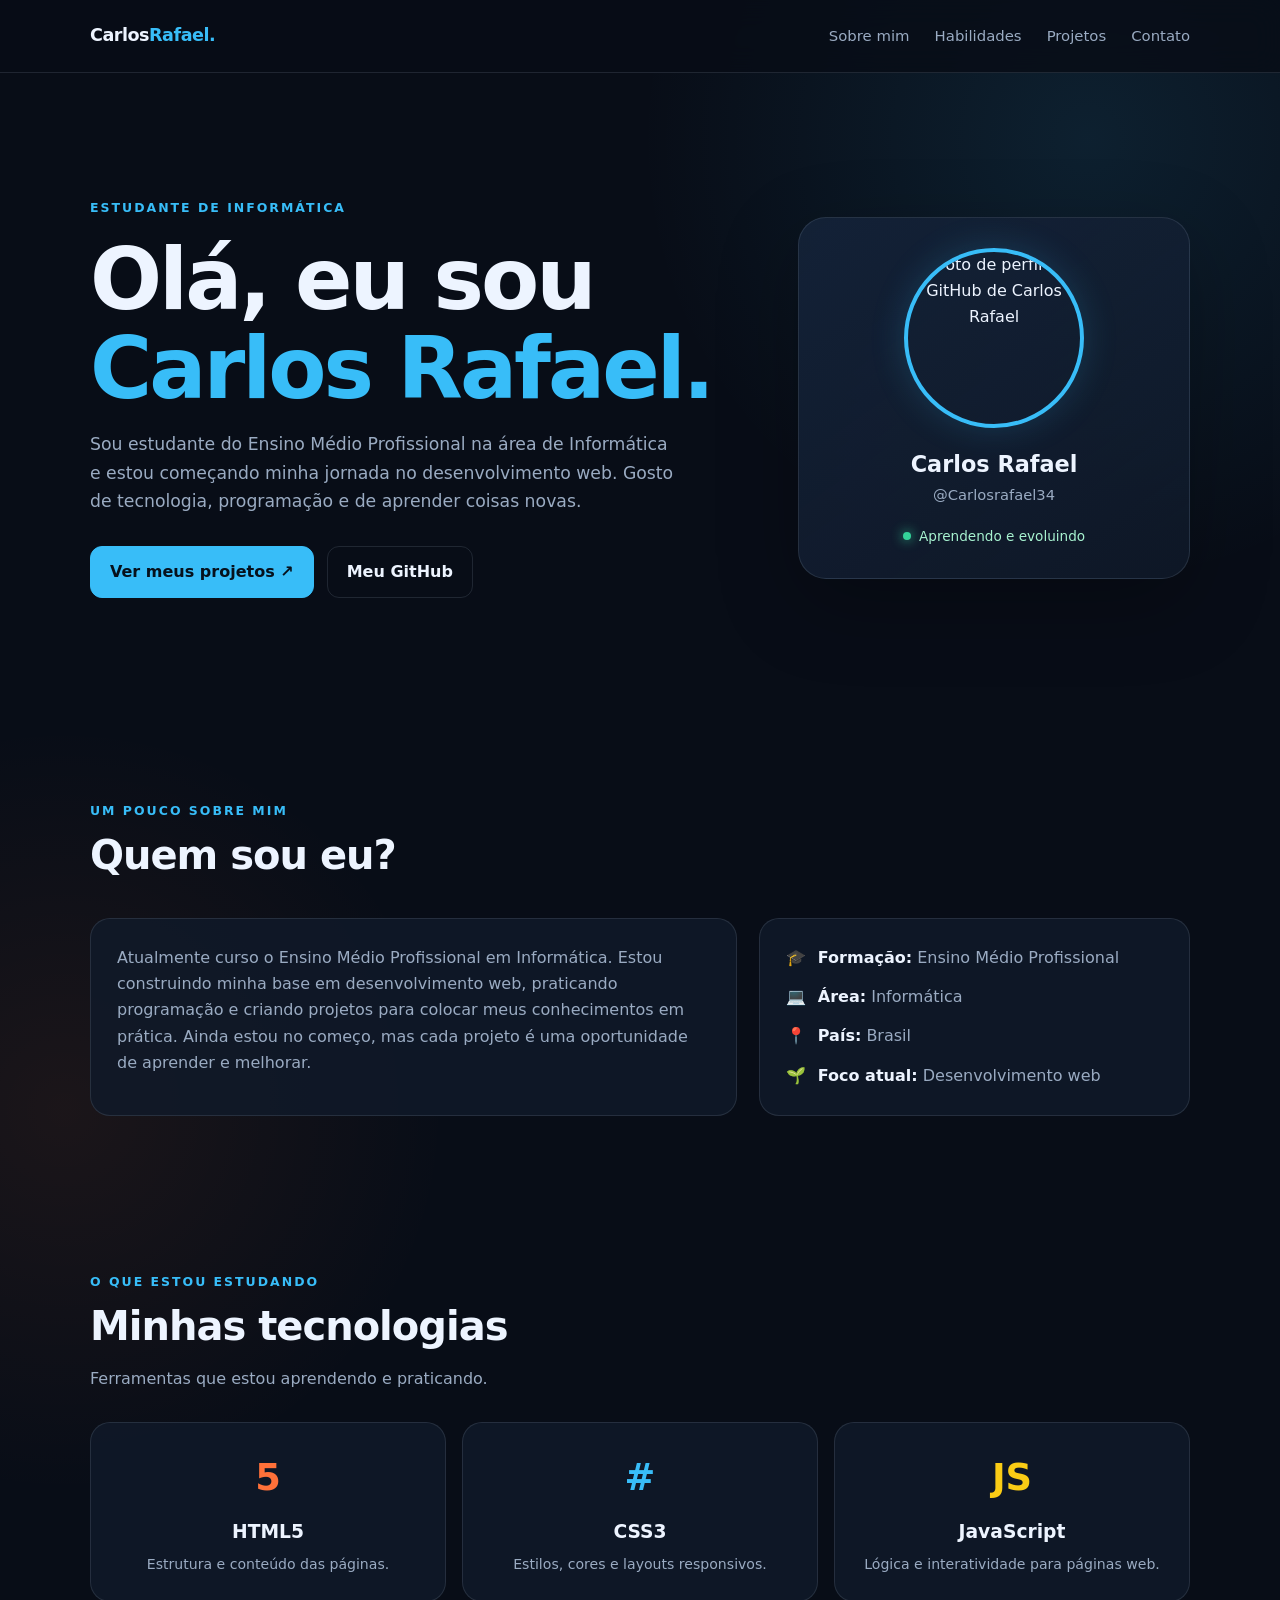
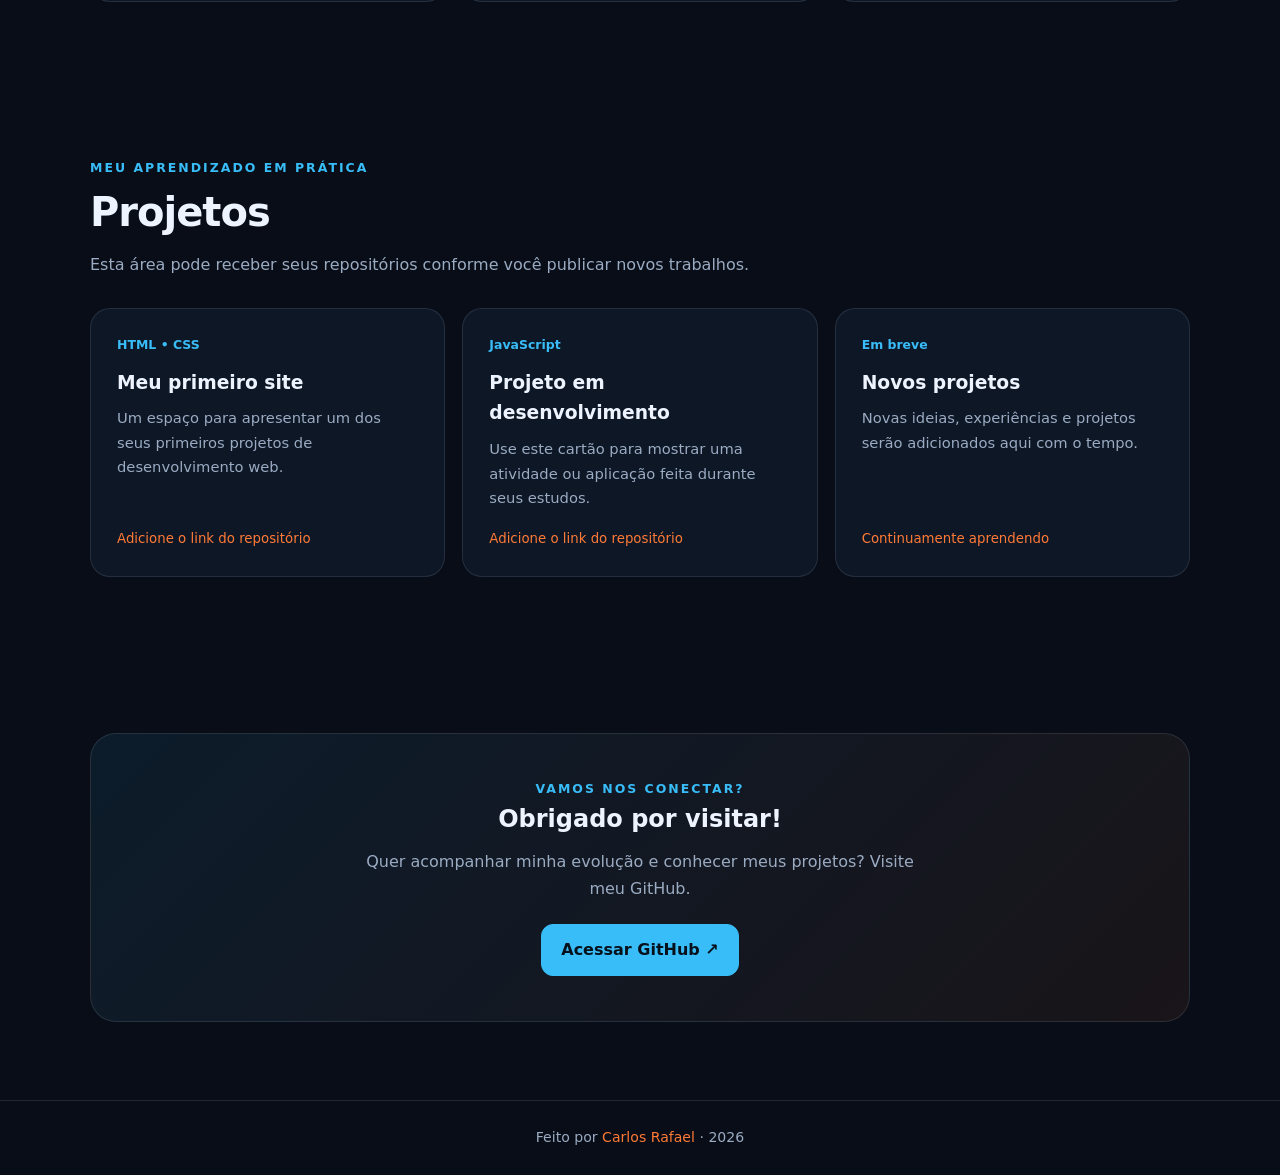
==== index.html @ b1f18ab0 "Rename portfolio_carlos_rafael (1).html to index.html" ====
<!DOCTYPE html>
<html lang="pt-BR">
<head>
  <meta charset="UTF-8">
  <meta name="viewport" content="width=device-width, initial-scale=1.0">
  <meta name="description" content="Portfólio de Carlos Rafael, estudante de Informática e desenvolvedor em formação.">
  <title>Carlos Rafael | Portfólio</title>
  <style>
    :root {
      --bg: #080d17;
      --panel: #101a2a;
      --panel-2: #142238;
      --text: #edf4ff;
      --muted: #9aabc2;
      --blue: #38bdf8;
      --orange: #ff7a36;
      --line: rgba(148, 163, 184, .17);
      --radius: 20px;
    }
    * { box-sizing: border-box; margin: 0; padding: 0; }
    html { scroll-behavior: smooth; }
    body {
      background:
        radial-gradient(circle at 85% 5%, rgba(56,189,248,.11), transparent 28rem),
        radial-gradient(circle at 5% 40%, rgba(255,122,54,.08), transparent 24rem),
        var(--bg);
      color: var(--text);
      font-family: Inter, ui-sans-serif, system-ui, -apple-system, "Segoe UI", sans-serif;
      line-height: 1.65;
    }
    a { color: inherit; text-decoration: none; }
    .container { width: min(1100px, 90%); margin: auto; }
    header {
      position: sticky; top: 0; z-index: 10;
      background: rgba(8,13,23,.82); backdrop-filter: blur(14px);
      border-bottom: 1px solid var(--line);
    }
    nav { min-height: 72px; display: flex; align-items: center; justify-content: space-between; gap: 20px; }
    .brand { font-weight: 800; letter-spacing: -.5px; font-size: 1.1rem; }
    .brand span { color: var(--blue); }
    .nav-links { display: flex; gap: 25px; list-style: none; color: var(--muted); font-size: .93rem; }
    .nav-links a:hover { color: var(--blue); }
    .menu-btn { display: none; background: transparent; color: var(--text); border: 1px solid var(--line); padding: 8px 11px; border-radius: 10px; cursor: pointer; }
    .hero { min-height: 650px; display: grid; grid-template-columns: 1.25fr .75fr; align-items: center; gap: 55px; padding: 85px 0; }
    .eyebrow { color: var(--blue); font-weight: 700; letter-spacing: 2px; text-transform: uppercase; font-size: .78rem; }
    h1 { font-size: clamp(2.8rem, 7vw, 5.3rem); line-height: 1.05; letter-spacing: -3px; margin: 17px 0; }
    h1 span { color: var(--blue); }
    .hero p { max-width: 590px; color: var(--muted); font-size: 1.08rem; }
    .actions { display: flex; gap: 13px; flex-wrap: wrap; margin-top: 30px; }
    .btn { display: inline-flex; align-items: center; justify-content: center; padding: 12px 19px; border-radius: 12px; font-weight: 700; border: 1px solid var(--line); transition: .2s; }
    .btn-primary { background: var(--blue); color: #06111c; border-color: var(--blue); }
    .btn:hover { transform: translateY(-3px); }
    .btn-secondary:hover { border-color: var(--orange); color: var(--orange); }
    .profile-card {
      position: relative; padding: 30px; text-align: center;
      background: linear-gradient(145deg, rgba(20,34,56,.95), rgba(16,26,42,.8));
      border: 1px solid var(--line); border-radius: 28px;
      box-shadow: 0 25px 80px rgba(0,0,0,.25);
    }
    .avatar {
      width: 180px; height: 180px; border-radius: 50%; object-fit: cover;
      border: 4px solid var(--blue); box-shadow: 0 0 35px rgba(56,189,248,.18);
      margin: 0 auto 18px; display: block;
    }
    .profile-card h2 { font-size: 1.4rem; }
    .profile-card p { color: var(--muted); font-size: .92rem; }
    .status { display: inline-flex; gap: 8px; align-items: center; margin-top: 18px; color: #a7f3d0; font-size: .85rem; }
    .status::before { content: ""; width: 8px; height: 8px; border-radius: 50%; background: #34d399; box-shadow: 0 0 12px #34d399; }
    section { padding: 78px 0; }
    .section-head { margin-bottom: 30px; }
    .section-head h2 { font-size: clamp(1.8rem, 4vw, 2.5rem); letter-spacing: -1px; }
    .section-head p { color: var(--muted); margin-top: 7px; }
    .about-grid { display: grid; grid-template-columns: 1.2fr .8fr; gap: 22px; }
    .card { background: rgba(16,26,42,.82); border: 1px solid var(--line); border-radius: var(--radius); padding: 26px; }
    .card p { color: var(--muted); }
    .facts { display: grid; gap: 13px; }
    .fact { display: flex; gap: 12px; align-items: center; color: var(--muted); }
    .fact b { color: var(--text); }
    .skills { display: grid; grid-template-columns: repeat(3, 1fr); gap: 16px; }
    .skill { text-align: center; padding: 25px 15px; }
    .skill .symbol { font-size: 2.3rem; font-weight: 900; margin-bottom: 8px; }
    .html { color: #ff7139; } .css { color: #38bdf8; } .js { color: #facc15; }
    .skill p { color: var(--muted); font-size: .88rem; margin-top: 5px; }
    .projects { display: grid; grid-template-columns: repeat(3, 1fr); gap: 17px; }
    .project { min-height: 205px; display: flex; flex-direction: column; }
    .project .tag { color: var(--blue); font-size: .78rem; font-weight: 700; margin-bottom: 12px; }
    .project h3 { margin-bottom: 8px; }
    .project p { color: var(--muted); font-size: .92rem; flex: 1; }
    .project small { color: var(--orange); margin-top: 18px; }
    .contact { text-align: center; background: linear-gradient(135deg, rgba(56,189,248,.09), rgba(255,122,54,.07)); border: 1px solid var(--line); border-radius: 26px; padding: 45px 25px; }
    .contact p { color: var(--muted); margin: 10px auto 22px; max-width: 560px; }
    footer { border-top: 1px solid var(--line); padding: 25px 0; color: var(--muted); text-align: center; font-size: .88rem; }
    .accent { color: var(--orange); }
    @media (max-width: 760px) {
      .hero { grid-template-columns: 1fr; text-align: center; gap: 35px; padding: 65px 0; }
      .hero p { margin: auto; }
      .actions { justify-content: center; }
      .profile-card { max-width: 390px; margin: auto; width: 100%; }
      .about-grid { grid-template-columns: 1fr; }
      .projects { grid-template-columns: 1fr; }
      .skills { grid-template-columns: 1fr; }
      .menu-btn { display: block; }
      .nav-links { display: none; position: absolute; top: 72px; left: 0; right: 0; padding: 20px 5%; background: #0b1321; border-bottom: 1px solid var(--line); flex-direction: column; gap: 15px; }
      .nav-links.open { display: flex; }
      h1 { letter-spacing: -1.8px; }
    }
  </style>
</head>
<body>
  <header>
    <nav class="container">
      <a class="brand" href="#inicio">Carlos<span>Rafael.</span></a>
      <button class="menu-btn" id="menuBtn" aria-label="Abrir menu" aria-expanded="false">☰</button>
      <ul class="nav-links" id="navLinks">
        <li><a href="#sobre">Sobre mim</a></li>
        <li><a href="#habilidades">Habilidades</a></li>
        <li><a href="#projetos">Projetos</a></li>
        <li><a href="#contato">Contato</a></li>
      </ul>
    </nav>
  </header>

  <main>
    <section class="container hero" id="inicio">
      <div>
        <div class="eyebrow">Estudante de Informática</div>
        <h1>Olá, eu sou<br><span>Carlos Rafael.</span></h1>
        <p>Sou estudante do Ensino Médio Profissional na área de Informática e estou começando minha jornada no desenvolvimento web. Gosto de tecnologia, programação e de aprender coisas novas.</p>
        <div class="actions">
          <a class="btn btn-primary" href="#projetos">Ver meus projetos ↗</a>
          <a class="btn btn-secondary" href="https://github.com/Carlosrafael34" target="_blank" rel="noopener noreferrer">Meu GitHub</a>
        </div>
      </div>
      <aside class="profile-card">
        <img class="avatar" src="https://github.com/Carlosrafael34.png" alt="Foto de perfil do GitHub de Carlos Rafael">
        <h2>Carlos Rafael</h2>
        <p>@Carlosrafael34</p>
        <div class="status">Aprendendo e evoluindo</div>
      </aside>
    </section>

    <section class="container" id="sobre">
      <div class="section-head">
        <div class="eyebrow">Um pouco sobre mim</div>
        <h2>Quem sou eu?</h2>
      </div>
      <div class="about-grid">
        <article class="card">
          <p>Atualmente curso o Ensino Médio Profissional em Informática. Estou construindo minha base em desenvolvimento web, praticando programação e criando projetos para colocar meus conhecimentos em prática. Ainda estou no começo, mas cada projeto é uma oportunidade de aprender e melhorar.</p>
        </article>
        <aside class="card facts">
          <div class="fact">🎓 <span><b>Formação:</b> Ensino Médio Profissional</span></div>
          <div class="fact">💻 <span><b>Área:</b> Informática</span></div>
          <div class="fact">📍 <span><b>País:</b> Brasil</span></div>
          <div class="fact">🌱 <span><b>Foco atual:</b> Desenvolvimento web</span></div>
        </aside>
      </div>
    </section>

    <section class="container" id="habilidades">
      <div class="section-head">
        <div class="eyebrow">O que estou estudando</div>
        <h2>Minhas tecnologias</h2>
        <p>Ferramentas que estou aprendendo e praticando.</p>
      </div>
      <div class="skills">
        <article class="card skill">
          <div class="symbol html">5</div>
          <h3>HTML5</h3>
          <p>Estrutura e conteúdo das páginas.</p>
        </article>
        <article class="card skill">
          <div class="symbol css">#</div>
          <h3>CSS3</h3>
          <p>Estilos, cores e layouts responsivos.</p>
        </article>
        <article class="card skill">
          <div class="symbol js">JS</div>
          <h3>JavaScript</h3>
          <p>Lógica e interatividade para páginas web.</p>
        </article>
      </div>
    </section>

    <section class="container" id="projetos">
      <div class="section-head">
        <div class="eyebrow">Meu aprendizado em prática</div>
        <h2>Projetos</h2>
        <p>Esta área pode receber seus repositórios conforme você publicar novos trabalhos.</p>
      </div>
      <div class="projects">
        <article class="card project">
          <div class="tag">HTML • CSS</div>
          <h3>Meu primeiro site</h3>
          <p>Um espaço para apresentar um dos seus primeiros projetos de desenvolvimento web.</p>
          <small>Adicione o link do repositório</small>
        </article>
        <article class="card project">
          <div class="tag">JavaScript</div>
          <h3>Projeto em desenvolvimento</h3>
          <p>Use este cartão para mostrar uma atividade ou aplicação feita durante seus estudos.</p>
          <small>Adicione o link do repositório</small>
        </article>
        <article class="card project">
          <div class="tag">Em breve</div>
          <h3>Novos projetos</h3>
          <p>Novas ideias, experiências e projetos serão adicionados aqui com o tempo.</p>
          <small>Continuamente aprendendo</small>
        </article>
      </div>
    </section>

    <section class="container" id="contato">
      <div class="contact">
        <div class="eyebrow">Vamos nos conectar?</div>
        <h2>Obrigado por visitar!</h2>
        <p>Quer acompanhar minha evolução e conhecer meus projetos? Visite meu GitHub.</p>
        <a class="btn btn-primary" href="https://github.com/Carlosrafael34" target="_blank" rel="noopener noreferrer">Acessar GitHub ↗</a>
      </div>
    </section>
  </main>

  <footer>
    <div class="container">Feito por <span class="accent">Carlos Rafael</span> · <span id="year"></span></div>
  </footer>

  <script>
    document.getElementById("year").textContent = new Date().getFullYear();

    const menuBtn = document.getElementById("menuBtn");
    const navLinks = document.getElementById("navLinks");

    menuBtn.addEventListener("click", () => {
      const isOpen = navLinks.classList.toggle("open");
      menuBtn.setAttribute("aria-expanded", isOpen);
    });

    navLinks.querySelectorAll("a").forEach(link => {
      link.addEventListener("click", () => {
        navLinks.classList.remove("open");
        menuBtn.setAttribute("aria-expanded", "false");
      });
    });
  </script>
</body>
</html>
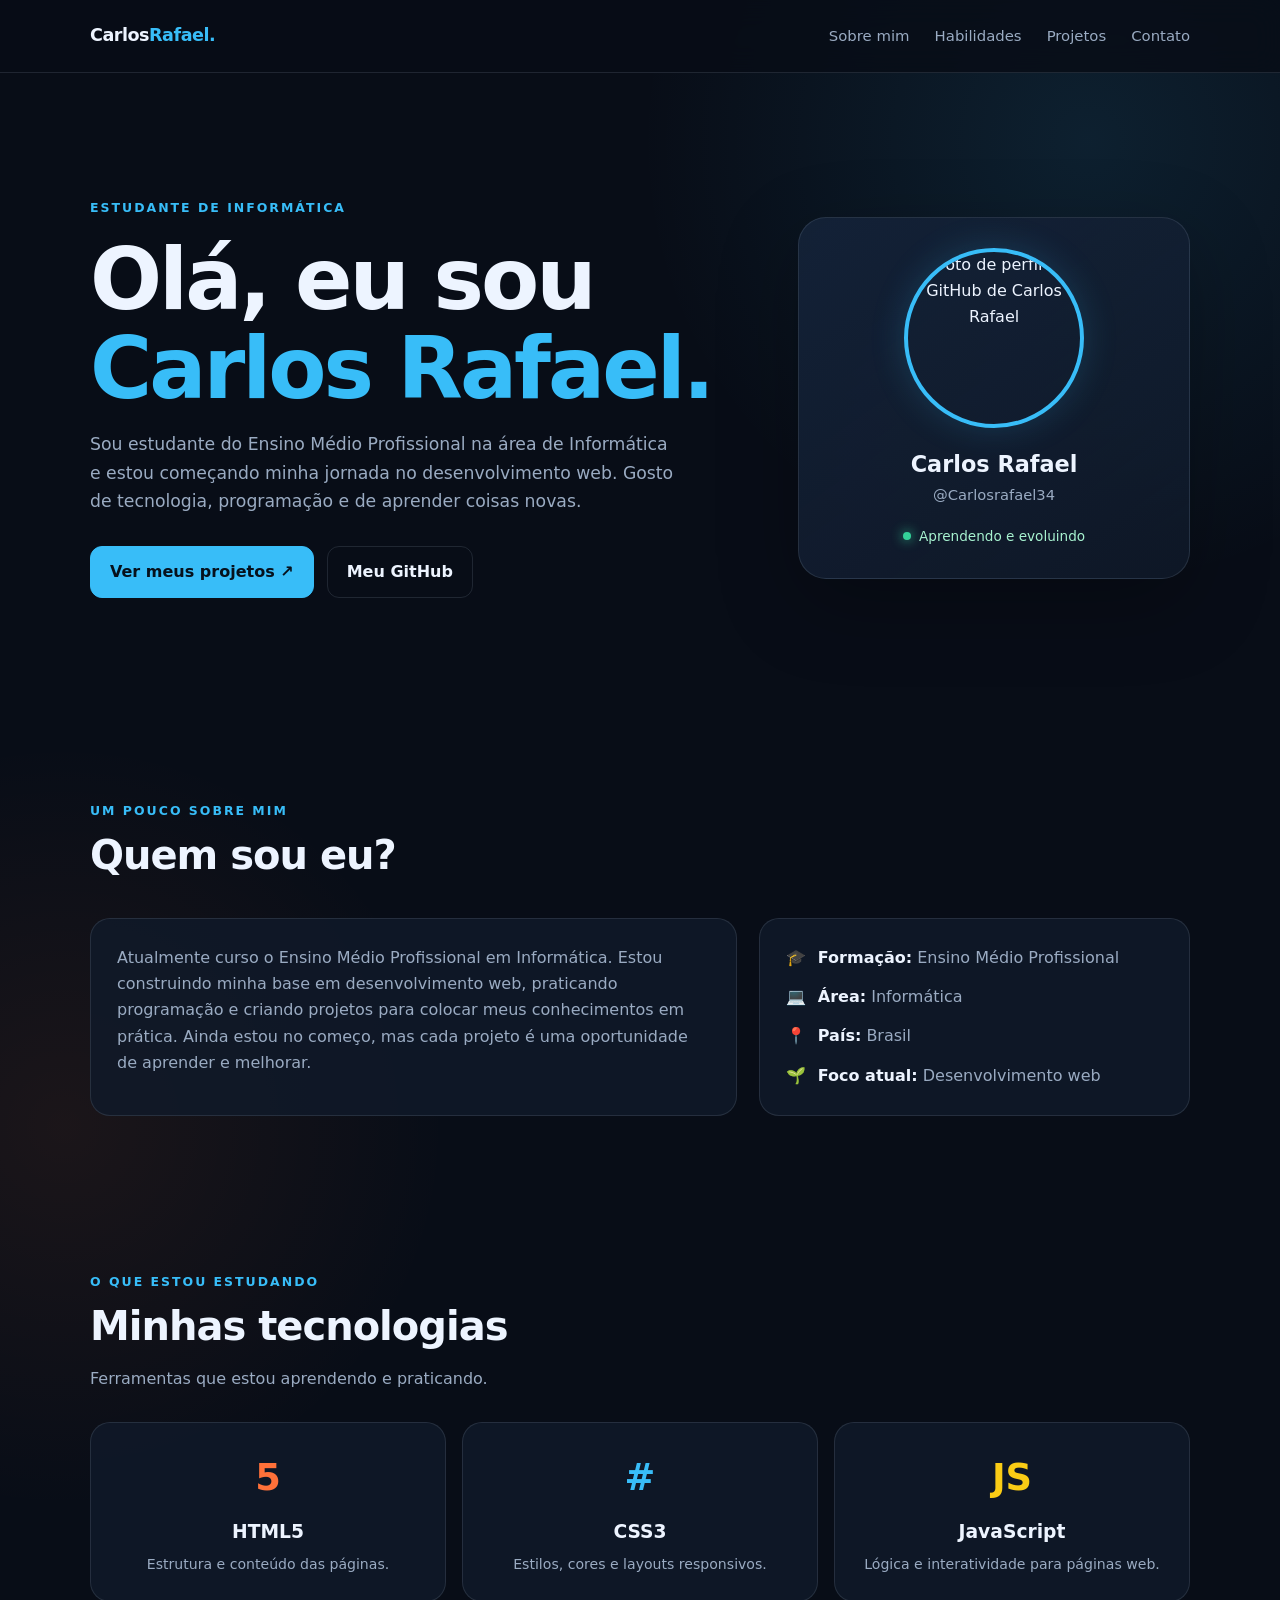
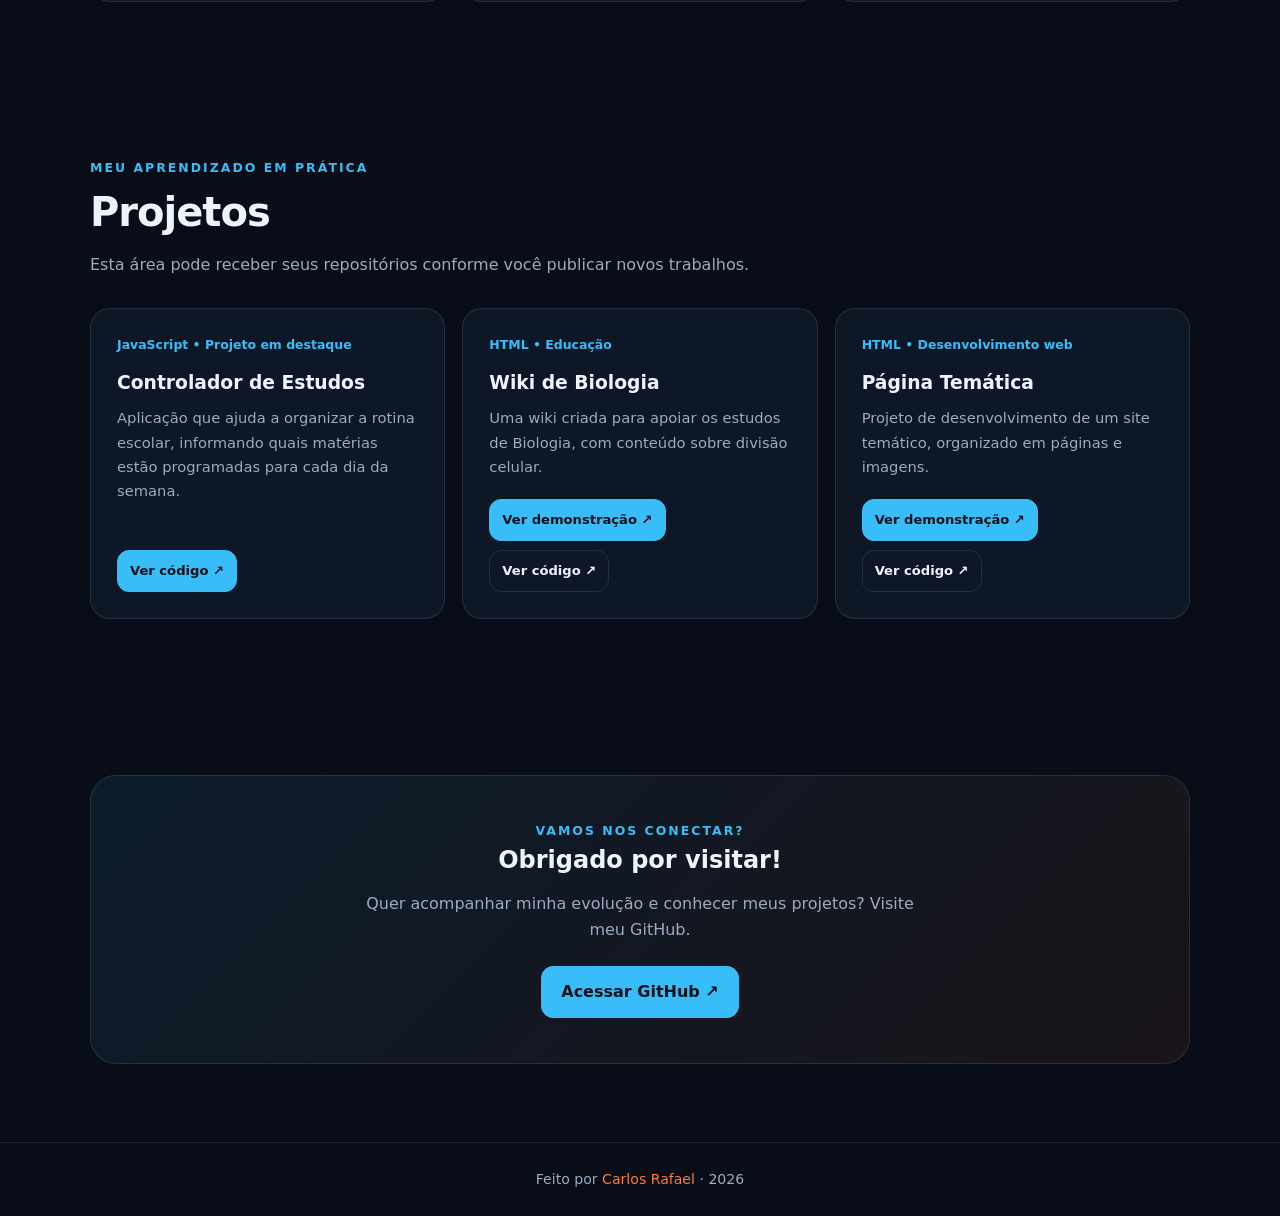
==== commit 807ea800: "Rename portfolio_carlos_rafael_atualizado.html to index.html" ====
--- a/index.html
+++ b/index.html
@@ -87,6 +87,8 @@
     .project h3 { margin-bottom: 8px; }
     .project p { color: var(--muted); font-size: .92rem; flex: 1; }
     .project small { color: var(--orange); margin-top: 18px; }
+    .project-links { display: flex; flex-wrap: wrap; gap: 9px; margin-top: 20px; }
+    .project-links .btn { padding: 9px 12px; font-size: .82rem; }
     .contact { text-align: center; background: linear-gradient(135deg, rgba(56,189,248,.09), rgba(255,122,54,.07)); border: 1px solid var(--line); border-radius: 26px; padding: 45px 25px; }
     .contact p { color: var(--muted); margin: 10px auto 22px; max-width: 560px; }
     footer { border-top: 1px solid var(--line); padding: 25px 0; color: var(--muted); text-align: center; font-size: .88rem; }
@@ -190,22 +192,32 @@
       </div>
       <div class="projects">
         <article class="card project">
-          <div class="tag">HTML • CSS</div>
-          <h3>Meu primeiro site</h3>
-          <p>Um espaço para apresentar um dos seus primeiros projetos de desenvolvimento web.</p>
-          <small>Adicione o link do repositório</small>
-        </article>
+          <div class="tag">JavaScript • Projeto em destaque</div>
+          <h3>Controlador de Estudos</h3>
+          <p>Aplicação que ajuda a organizar a rotina escolar, informando quais matérias estão programadas para cada dia da semana.</p>
+          <div class="project-links">
+            <a class="btn btn-primary" href="https://github.com/Carlosrafael34/projeto-controlador-de-estudos" target="_blank" rel="noopener noreferrer">Ver código ↗</a>
+          </div>
+        </article>
+
         <article class="card project">
-          <div class="tag">JavaScript</div>
-          <h3>Projeto em desenvolvimento</h3>
-          <p>Use este cartão para mostrar uma atividade ou aplicação feita durante seus estudos.</p>
-          <small>Adicione o link do repositório</small>
-        </article>
+          <div class="tag">HTML • Educação</div>
+          <h3>Wiki de Biologia</h3>
+          <p>Uma wiki criada para apoiar os estudos de Biologia, com conteúdo sobre divisão celular.</p>
+          <div class="project-links">
+            <a class="btn btn-primary" href="https://carlosrafael34.github.io/wikii-do-saamu/" target="_blank" rel="noopener noreferrer">Ver demonstração ↗</a>
+            <a class="btn btn-secondary" href="https://github.com/Carlosrafael34/wikii-do-saamu" target="_blank" rel="noopener noreferrer">Ver código ↗</a>
+          </div>
+        </article>
+
         <article class="card project">
-          <div class="tag">Em breve</div>
-          <h3>Novos projetos</h3>
-          <p>Novas ideias, experiências e projetos serão adicionados aqui com o tempo.</p>
-          <small>Continuamente aprendendo</small>
+          <div class="tag">HTML • Desenvolvimento web</div>
+          <h3>Página Temática</h3>
+          <p>Projeto de desenvolvimento de um site temático, organizado em páginas e imagens.</p>
+          <div class="project-links">
+            <a class="btn btn-primary" href="https://carlosrafael34.github.io/projeto-01-pagina-tematica/" target="_blank" rel="noopener noreferrer">Ver demonstração ↗</a>
+            <a class="btn btn-secondary" href="https://github.com/Carlosrafael34/projeto-01-pagina-tematica" target="_blank" rel="noopener noreferrer">Ver código ↗</a>
+          </div>
         </article>
       </div>
     </section>
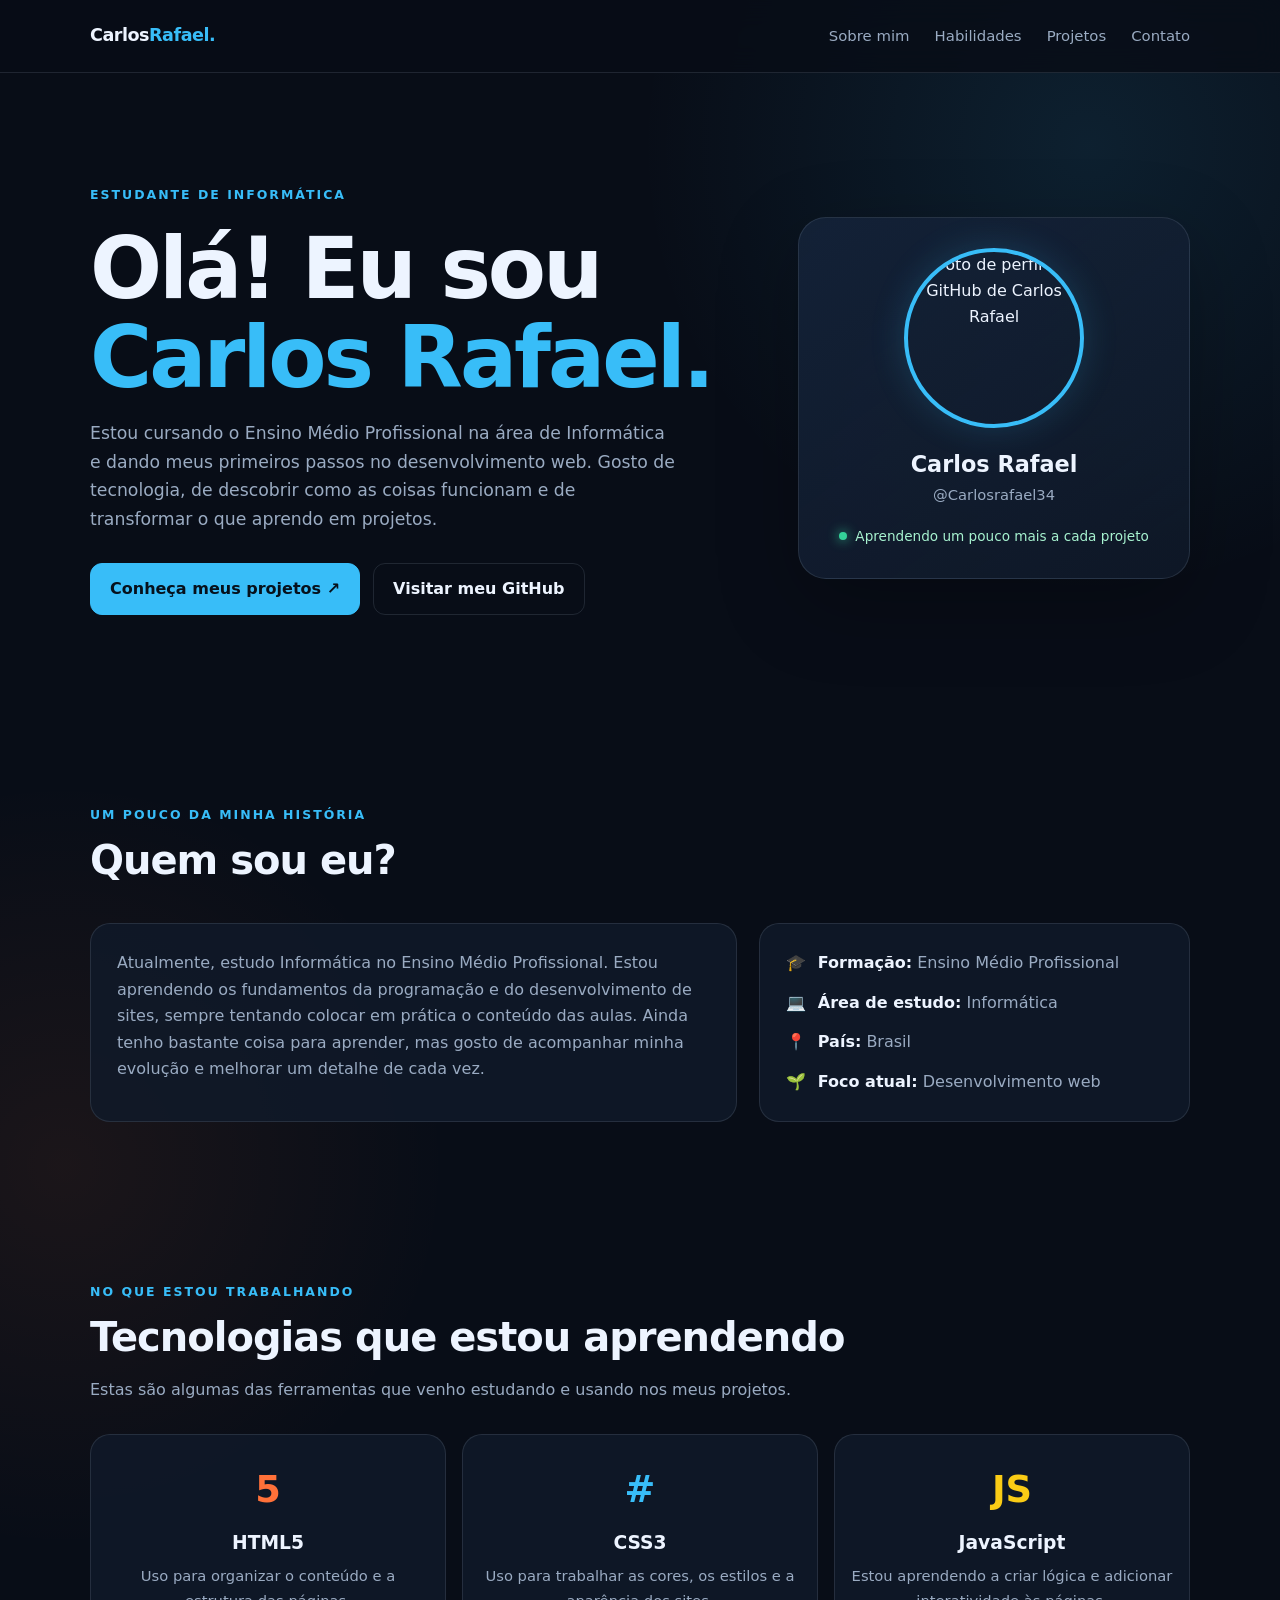
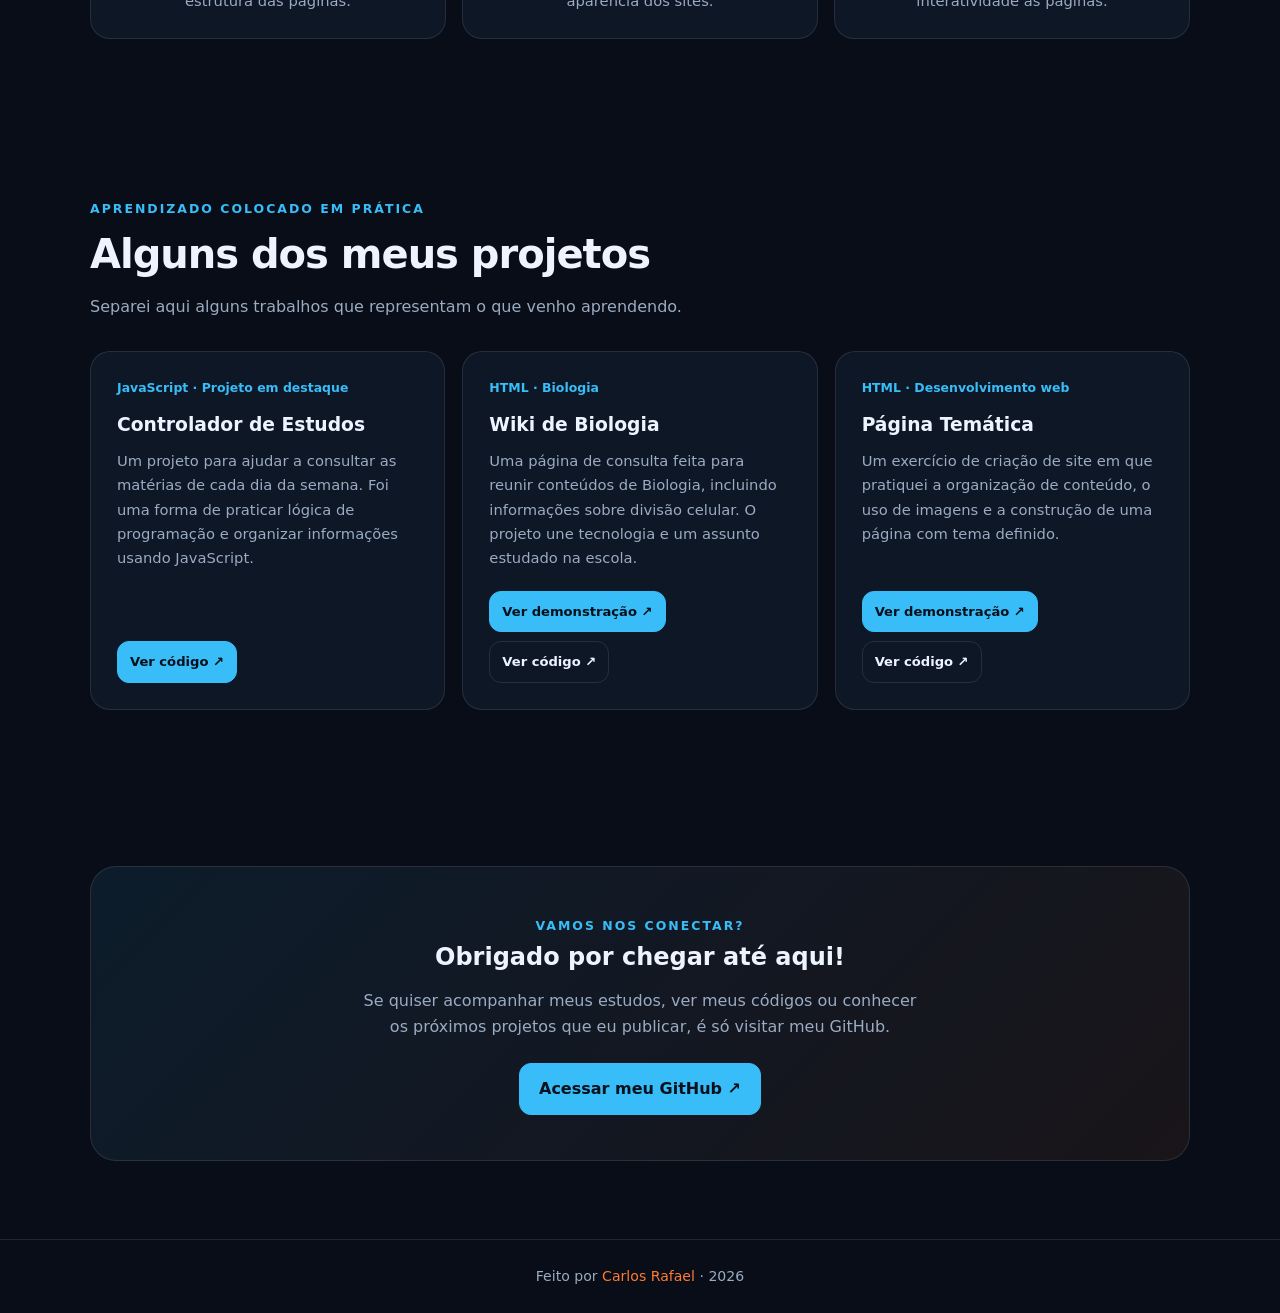
==== commit 2021f6bb: "Add files via upload" ====
--- a/index.html
+++ b/index.html
@@ -5,112 +5,11 @@
   <meta name="viewport" content="width=device-width, initial-scale=1.0">
   <meta name="description" content="Portfólio de Carlos Rafael, estudante de Informática e desenvolvedor em formação.">
   <title>Carlos Rafael | Portfólio</title>
-  <style>
-    :root {
-      --bg: #080d17;
-      --panel: #101a2a;
-      --panel-2: #142238;
-      --text: #edf4ff;
-      --muted: #9aabc2;
-      --blue: #38bdf8;
-      --orange: #ff7a36;
-      --line: rgba(148, 163, 184, .17);
-      --radius: 20px;
-    }
-    * { box-sizing: border-box; margin: 0; padding: 0; }
-    html { scroll-behavior: smooth; }
-    body {
-      background:
-        radial-gradient(circle at 85% 5%, rgba(56,189,248,.11), transparent 28rem),
-        radial-gradient(circle at 5% 40%, rgba(255,122,54,.08), transparent 24rem),
-        var(--bg);
-      color: var(--text);
-      font-family: Inter, ui-sans-serif, system-ui, -apple-system, "Segoe UI", sans-serif;
-      line-height: 1.65;
-    }
-    a { color: inherit; text-decoration: none; }
-    .container { width: min(1100px, 90%); margin: auto; }
-    header {
-      position: sticky; top: 0; z-index: 10;
-      background: rgba(8,13,23,.82); backdrop-filter: blur(14px);
-      border-bottom: 1px solid var(--line);
-    }
-    nav { min-height: 72px; display: flex; align-items: center; justify-content: space-between; gap: 20px; }
-    .brand { font-weight: 800; letter-spacing: -.5px; font-size: 1.1rem; }
-    .brand span { color: var(--blue); }
-    .nav-links { display: flex; gap: 25px; list-style: none; color: var(--muted); font-size: .93rem; }
-    .nav-links a:hover { color: var(--blue); }
-    .menu-btn { display: none; background: transparent; color: var(--text); border: 1px solid var(--line); padding: 8px 11px; border-radius: 10px; cursor: pointer; }
-    .hero { min-height: 650px; display: grid; grid-template-columns: 1.25fr .75fr; align-items: center; gap: 55px; padding: 85px 0; }
-    .eyebrow { color: var(--blue); font-weight: 700; letter-spacing: 2px; text-transform: uppercase; font-size: .78rem; }
-    h1 { font-size: clamp(2.8rem, 7vw, 5.3rem); line-height: 1.05; letter-spacing: -3px; margin: 17px 0; }
-    h1 span { color: var(--blue); }
-    .hero p { max-width: 590px; color: var(--muted); font-size: 1.08rem; }
-    .actions { display: flex; gap: 13px; flex-wrap: wrap; margin-top: 30px; }
-    .btn { display: inline-flex; align-items: center; justify-content: center; padding: 12px 19px; border-radius: 12px; font-weight: 700; border: 1px solid var(--line); transition: .2s; }
-    .btn-primary { background: var(--blue); color: #06111c; border-color: var(--blue); }
-    .btn:hover { transform: translateY(-3px); }
-    .btn-secondary:hover { border-color: var(--orange); color: var(--orange); }
-    .profile-card {
-      position: relative; padding: 30px; text-align: center;
-      background: linear-gradient(145deg, rgba(20,34,56,.95), rgba(16,26,42,.8));
-      border: 1px solid var(--line); border-radius: 28px;
-      box-shadow: 0 25px 80px rgba(0,0,0,.25);
-    }
-    .avatar {
-      width: 180px; height: 180px; border-radius: 50%; object-fit: cover;
-      border: 4px solid var(--blue); box-shadow: 0 0 35px rgba(56,189,248,.18);
-      margin: 0 auto 18px; display: block;
-    }
-    .profile-card h2 { font-size: 1.4rem; }
-    .profile-card p { color: var(--muted); font-size: .92rem; }
-    .status { display: inline-flex; gap: 8px; align-items: center; margin-top: 18px; color: #a7f3d0; font-size: .85rem; }
-    .status::before { content: ""; width: 8px; height: 8px; border-radius: 50%; background: #34d399; box-shadow: 0 0 12px #34d399; }
-    section { padding: 78px 0; }
-    .section-head { margin-bottom: 30px; }
-    .section-head h2 { font-size: clamp(1.8rem, 4vw, 2.5rem); letter-spacing: -1px; }
-    .section-head p { color: var(--muted); margin-top: 7px; }
-    .about-grid { display: grid; grid-template-columns: 1.2fr .8fr; gap: 22px; }
-    .card { background: rgba(16,26,42,.82); border: 1px solid var(--line); border-radius: var(--radius); padding: 26px; }
-    .card p { color: var(--muted); }
-    .facts { display: grid; gap: 13px; }
-    .fact { display: flex; gap: 12px; align-items: center; color: var(--muted); }
-    .fact b { color: var(--text); }
-    .skills { display: grid; grid-template-columns: repeat(3, 1fr); gap: 16px; }
-    .skill { text-align: center; padding: 25px 15px; }
-    .skill .symbol { font-size: 2.3rem; font-weight: 900; margin-bottom: 8px; }
-    .html { color: #ff7139; } .css { color: #38bdf8; } .js { color: #facc15; }
-    .skill p { color: var(--muted); font-size: .88rem; margin-top: 5px; }
-    .projects { display: grid; grid-template-columns: repeat(3, 1fr); gap: 17px; }
-    .project { min-height: 205px; display: flex; flex-direction: column; }
-    .project .tag { color: var(--blue); font-size: .78rem; font-weight: 700; margin-bottom: 12px; }
-    .project h3 { margin-bottom: 8px; }
-    .project p { color: var(--muted); font-size: .92rem; flex: 1; }
-    .project small { color: var(--orange); margin-top: 18px; }
-    .project-links { display: flex; flex-wrap: wrap; gap: 9px; margin-top: 20px; }
-    .project-links .btn { padding: 9px 12px; font-size: .82rem; }
-    .contact { text-align: center; background: linear-gradient(135deg, rgba(56,189,248,.09), rgba(255,122,54,.07)); border: 1px solid var(--line); border-radius: 26px; padding: 45px 25px; }
-    .contact p { color: var(--muted); margin: 10px auto 22px; max-width: 560px; }
-    footer { border-top: 1px solid var(--line); padding: 25px 0; color: var(--muted); text-align: center; font-size: .88rem; }
-    .accent { color: var(--orange); }
-    @media (max-width: 760px) {
-      .hero { grid-template-columns: 1fr; text-align: center; gap: 35px; padding: 65px 0; }
-      .hero p { margin: auto; }
-      .actions { justify-content: center; }
-      .profile-card { max-width: 390px; margin: auto; width: 100%; }
-      .about-grid { grid-template-columns: 1fr; }
-      .projects { grid-template-columns: 1fr; }
-      .skills { grid-template-columns: 1fr; }
-      .menu-btn { display: block; }
-      .nav-links { display: none; position: absolute; top: 72px; left: 0; right: 0; padding: 20px 5%; background: #0b1321; border-bottom: 1px solid var(--line); flex-direction: column; gap: 15px; }
-      .nav-links.open { display: flex; }
-      h1 { letter-spacing: -1.8px; }
-    }
-  </style>
+  <link rel="stylesheet" href="style.css">
 </head>
 <body>
-  <header>
-    <nav class="container">
+  <header class="site-header">
+    <nav class="container nav">
       <a class="brand" href="#inicio">Carlos<span>Rafael.</span></a>
       <button class="menu-btn" id="menuBtn" aria-label="Abrir menu" aria-expanded="false">☰</button>
       <ul class="nav-links" id="navLinks">
@@ -124,86 +23,104 @@
 
   <main>
     <section class="container hero" id="inicio">
-      <div>
-        <div class="eyebrow">Estudante de Informática</div>
-        <h1>Olá, eu sou<br><span>Carlos Rafael.</span></h1>
-        <p>Sou estudante do Ensino Médio Profissional na área de Informática e estou começando minha jornada no desenvolvimento web. Gosto de tecnologia, programação e de aprender coisas novas.</p>
+      <div class="hero-content">
+        <span class="eyebrow">Estudante de Informática</span>
+        <h1>Olá! Eu sou<br><span>Carlos Rafael.</span></h1>
+        <p>
+          Estou cursando o Ensino Médio Profissional na área de Informática e
+          dando meus primeiros passos no desenvolvimento web. Gosto de tecnologia,
+          de descobrir como as coisas funcionam e de transformar o que aprendo em projetos.
+        </p>
         <div class="actions">
-          <a class="btn btn-primary" href="#projetos">Ver meus projetos ↗</a>
-          <a class="btn btn-secondary" href="https://github.com/Carlosrafael34" target="_blank" rel="noopener noreferrer">Meu GitHub</a>
+          <a class="btn btn-primary" href="#projetos">Conheça meus projetos ↗</a>
+          <a class="btn btn-secondary" href="https://github.com/Carlosrafael34" target="_blank" rel="noopener noreferrer">Visitar meu GitHub</a>
         </div>
       </div>
+
       <aside class="profile-card">
         <img class="avatar" src="https://github.com/Carlosrafael34.png" alt="Foto de perfil do GitHub de Carlos Rafael">
         <h2>Carlos Rafael</h2>
         <p>@Carlosrafael34</p>
-        <div class="status">Aprendendo e evoluindo</div>
+        <span class="status">Aprendendo um pouco mais a cada projeto</span>
       </aside>
     </section>
 
-    <section class="container" id="sobre">
+    <section class="container section" id="sobre">
       <div class="section-head">
-        <div class="eyebrow">Um pouco sobre mim</div>
+        <span class="eyebrow">Um pouco da minha história</span>
         <h2>Quem sou eu?</h2>
       </div>
       <div class="about-grid">
         <article class="card">
-          <p>Atualmente curso o Ensino Médio Profissional em Informática. Estou construindo minha base em desenvolvimento web, praticando programação e criando projetos para colocar meus conhecimentos em prática. Ainda estou no começo, mas cada projeto é uma oportunidade de aprender e melhorar.</p>
+          <p>
+            Atualmente, estudo Informática no Ensino Médio Profissional. Estou aprendendo
+            os fundamentos da programação e do desenvolvimento de sites, sempre tentando
+            colocar em prática o conteúdo das aulas. Ainda tenho bastante coisa para aprender,
+            mas gosto de acompanhar minha evolução e melhorar um detalhe de cada vez.
+          </p>
         </article>
         <aside class="card facts">
           <div class="fact">🎓 <span><b>Formação:</b> Ensino Médio Profissional</span></div>
-          <div class="fact">💻 <span><b>Área:</b> Informática</span></div>
+          <div class="fact">💻 <span><b>Área de estudo:</b> Informática</span></div>
           <div class="fact">📍 <span><b>País:</b> Brasil</span></div>
           <div class="fact">🌱 <span><b>Foco atual:</b> Desenvolvimento web</span></div>
         </aside>
       </div>
     </section>
 
-    <section class="container" id="habilidades">
+    <section class="container section" id="habilidades">
       <div class="section-head">
-        <div class="eyebrow">O que estou estudando</div>
-        <h2>Minhas tecnologias</h2>
-        <p>Ferramentas que estou aprendendo e praticando.</p>
+        <span class="eyebrow">No que estou trabalhando</span>
+        <h2>Tecnologias que estou aprendendo</h2>
+        <p>Estas são algumas das ferramentas que venho estudando e usando nos meus projetos.</p>
       </div>
       <div class="skills">
         <article class="card skill">
           <div class="symbol html">5</div>
           <h3>HTML5</h3>
-          <p>Estrutura e conteúdo das páginas.</p>
+          <p>Uso para organizar o conteúdo e a estrutura das páginas.</p>
         </article>
         <article class="card skill">
           <div class="symbol css">#</div>
           <h3>CSS3</h3>
-          <p>Estilos, cores e layouts responsivos.</p>
+          <p>Uso para trabalhar as cores, os estilos e a aparência dos sites.</p>
         </article>
         <article class="card skill">
           <div class="symbol js">JS</div>
           <h3>JavaScript</h3>
-          <p>Lógica e interatividade para páginas web.</p>
+          <p>Estou aprendendo a criar lógica e adicionar interatividade às páginas.</p>
         </article>
       </div>
     </section>
 
-    <section class="container" id="projetos">
+    <section class="container section" id="projetos">
       <div class="section-head">
-        <div class="eyebrow">Meu aprendizado em prática</div>
-        <h2>Projetos</h2>
-        <p>Esta área pode receber seus repositórios conforme você publicar novos trabalhos.</p>
+        <span class="eyebrow">Aprendizado colocado em prática</span>
+        <h2>Alguns dos meus projetos</h2>
+        <p>Separei aqui alguns trabalhos que representam o que venho aprendendo.</p>
       </div>
       <div class="projects">
         <article class="card project">
-          <div class="tag">JavaScript • Projeto em destaque</div>
+          <span class="tag">JavaScript · Projeto em destaque</span>
           <h3>Controlador de Estudos</h3>
-          <p>Aplicação que ajuda a organizar a rotina escolar, informando quais matérias estão programadas para cada dia da semana.</p>
+          <p>
+            Um projeto para ajudar a consultar as matérias de cada dia da semana.
+            Foi uma forma de praticar lógica de programação e organizar informações
+            usando JavaScript.
+          </p>
           <div class="project-links">
             <a class="btn btn-primary" href="https://github.com/Carlosrafael34/projeto-controlador-de-estudos" target="_blank" rel="noopener noreferrer">Ver código ↗</a>
           </div>
         </article>
 
         <article class="card project">
-          <div class="tag">HTML • Educação</div>
+          <span class="tag">HTML · Biologia</span>
           <h3>Wiki de Biologia</h3>
-          <p>Uma wiki criada para apoiar os estudos de Biologia, com conteúdo sobre divisão celular.</p>
+          <p>
+            Uma página de consulta feita para reunir conteúdos de Biologia,
+            incluindo informações sobre divisão celular. O projeto une tecnologia
+            e um assunto estudado na escola.
+          </p>
           <div class="project-links">
             <a class="btn btn-primary" href="https://carlosrafael34.github.io/wikii-do-saamu/" target="_blank" rel="noopener noreferrer">Ver demonstração ↗</a>
             <a class="btn btn-secondary" href="https://github.com/Carlosrafael34/wikii-do-saamu" target="_blank" rel="noopener noreferrer">Ver código ↗</a>
@@ -211,9 +128,12 @@
         </article>
 
         <article class="card project">
-          <div class="tag">HTML • Desenvolvimento web</div>
+          <span class="tag">HTML · Desenvolvimento web</span>
           <h3>Página Temática</h3>
-          <p>Projeto de desenvolvimento de um site temático, organizado em páginas e imagens.</p>
+          <p>
+            Um exercício de criação de site em que pratiquei a organização de
+            conteúdo, o uso de imagens e a construção de uma página com tema definido.
+          </p>
           <div class="project-links">
             <a class="btn btn-primary" href="https://carlosrafael34.github.io/projeto-01-pagina-tematica/" target="_blank" rel="noopener noreferrer">Ver demonstração ↗</a>
             <a class="btn btn-secondary" href="https://github.com/Carlosrafael34/projeto-01-pagina-tematica" target="_blank" rel="noopener noreferrer">Ver código ↗</a>
@@ -222,12 +142,15 @@
       </div>
     </section>
 
-    <section class="container" id="contato">
+    <section class="container section" id="contato">
       <div class="contact">
-        <div class="eyebrow">Vamos nos conectar?</div>
-        <h2>Obrigado por visitar!</h2>
-        <p>Quer acompanhar minha evolução e conhecer meus projetos? Visite meu GitHub.</p>
-        <a class="btn btn-primary" href="https://github.com/Carlosrafael34" target="_blank" rel="noopener noreferrer">Acessar GitHub ↗</a>
+        <span class="eyebrow">Vamos nos conectar?</span>
+        <h2>Obrigado por chegar até aqui!</h2>
+        <p>
+          Se quiser acompanhar meus estudos, ver meus códigos ou conhecer os próximos
+          projetos que eu publicar, é só visitar meu GitHub.
+        </p>
+        <a class="btn btn-primary" href="https://github.com/Carlosrafael34" target="_blank" rel="noopener noreferrer">Acessar meu GitHub ↗</a>
       </div>
     </section>
   </main>
@@ -237,8 +160,10 @@
   </footer>
 
   <script>
+    // Atualiza automaticamente o ano do rodapé.
     document.getElementById("year").textContent = new Date().getFullYear();
 
+    // Abre e fecha o menu em telas menores.
     const menuBtn = document.getElementById("menuBtn");
     const navLinks = document.getElementById("navLinks");
 
@@ -247,6 +172,7 @@
       menuBtn.setAttribute("aria-expanded", isOpen);
     });
 
+    // Fecha o menu depois que uma seção é selecionada.
     navLinks.querySelectorAll("a").forEach(link => {
       link.addEventListener("click", () => {
         navLinks.classList.remove("open");
--- a/style.css
+++ b/style.css
@@ -0,0 +1,408 @@
+:root {
+  --bg: #080d17;
+  --panel: #101a2a;
+  --panel-2: #142238;
+  --text: #edf4ff;
+  --muted: #9aabc2;
+  --blue: #38bdf8;
+  --orange: #ff7a36;
+  --line: rgba(148, 163, 184, 0.17);
+  --radius: 20px;
+}
+
+* {
+  box-sizing: border-box;
+  margin: 0;
+  padding: 0;
+}
+
+html {
+  scroll-behavior: smooth;
+}
+
+body {
+  background:
+    radial-gradient(circle at 85% 5%, rgba(56, 189, 248, 0.11), transparent 28rem),
+    radial-gradient(circle at 5% 40%, rgba(255, 122, 54, 0.08), transparent 24rem),
+    var(--bg);
+  color: var(--text);
+  font-family: Inter, ui-sans-serif, system-ui, -apple-system, "Segoe UI", sans-serif;
+  line-height: 1.65;
+}
+
+a {
+  color: inherit;
+  text-decoration: none;
+}
+
+.container {
+  width: min(1100px, 90%);
+  margin: 0 auto;
+}
+
+/* Cabeçalho e navegação */
+.site-header {
+  position: sticky;
+  top: 0;
+  z-index: 10;
+  background: rgba(8, 13, 23, 0.82);
+  backdrop-filter: blur(14px);
+  border-bottom: 1px solid var(--line);
+}
+
+.nav {
+  min-height: 72px;
+  display: flex;
+  align-items: center;
+  justify-content: space-between;
+  gap: 20px;
+}
+
+.brand {
+  font-weight: 800;
+  letter-spacing: -0.5px;
+  font-size: 1.1rem;
+}
+
+.brand span,
+h1 span {
+  color: var(--blue);
+}
+
+.nav-links {
+  display: flex;
+  gap: 25px;
+  list-style: none;
+  color: var(--muted);
+  font-size: 0.93rem;
+}
+
+.nav-links a:hover {
+  color: var(--blue);
+}
+
+.menu-btn {
+  display: none;
+  background: transparent;
+  color: var(--text);
+  border: 1px solid var(--line);
+  padding: 8px 11px;
+  border-radius: 10px;
+  cursor: pointer;
+}
+
+/* Apresentação inicial */
+.hero {
+  min-height: 650px;
+  display: grid;
+  grid-template-columns: 1.25fr 0.75fr;
+  align-items: center;
+  gap: 55px;
+  padding: 85px 0;
+}
+
+.eyebrow {
+  color: var(--blue);
+  font-weight: 700;
+  letter-spacing: 2px;
+  text-transform: uppercase;
+  font-size: 0.78rem;
+}
+
+h1 {
+  font-size: clamp(2.8rem, 7vw, 5.3rem);
+  line-height: 1.05;
+  letter-spacing: -3px;
+  margin: 17px 0;
+}
+
+.hero-content > p {
+  max-width: 590px;
+  color: var(--muted);
+  font-size: 1.08rem;
+}
+
+.actions {
+  display: flex;
+  gap: 13px;
+  flex-wrap: wrap;
+  margin-top: 30px;
+}
+
+.btn {
+  display: inline-flex;
+  align-items: center;
+  justify-content: center;
+  padding: 12px 19px;
+  border-radius: 12px;
+  font-weight: 700;
+  border: 1px solid var(--line);
+  transition: 0.2s;
+}
+
+.btn-primary {
+  background: var(--blue);
+  color: #06111c;
+  border-color: var(--blue);
+}
+
+.btn:hover {
+  transform: translateY(-3px);
+}
+
+.btn-secondary:hover {
+  border-color: var(--orange);
+  color: var(--orange);
+}
+
+/* Cartão de perfil */
+.profile-card {
+  position: relative;
+  padding: 30px;
+  text-align: center;
+  background: linear-gradient(145deg, rgba(20, 34, 56, 0.95), rgba(16, 26, 42, 0.8));
+  border: 1px solid var(--line);
+  border-radius: 28px;
+  box-shadow: 0 25px 80px rgba(0, 0, 0, 0.25);
+}
+
+.avatar {
+  width: 180px;
+  height: 180px;
+  border-radius: 50%;
+  object-fit: cover;
+  border: 4px solid var(--blue);
+  box-shadow: 0 0 35px rgba(56, 189, 248, 0.18);
+  margin: 0 auto 18px;
+  display: block;
+}
+
+.profile-card h2 {
+  font-size: 1.4rem;
+}
+
+.profile-card p,
+.skill p {
+  color: var(--muted);
+  font-size: 0.92rem;
+}
+
+.status {
+  display: inline-flex;
+  gap: 8px;
+  align-items: center;
+  margin-top: 18px;
+  color: #a7f3d0;
+  font-size: 0.85rem;
+}
+
+.status::before {
+  content: "";
+  width: 8px;
+  height: 8px;
+  border-radius: 50%;
+  background: #34d399;
+  box-shadow: 0 0 12px #34d399;
+}
+
+/* Seções e títulos */
+.section {
+  padding: 78px 0;
+}
+
+.section-head {
+  margin-bottom: 30px;
+}
+
+.section-head h2 {
+  font-size: clamp(1.8rem, 4vw, 2.5rem);
+  letter-spacing: -1px;
+}
+
+.section-head p {
+  color: var(--muted);
+  margin-top: 7px;
+}
+
+.about-grid {
+  display: grid;
+  grid-template-columns: 1.2fr 0.8fr;
+  gap: 22px;
+}
+
+.card {
+  background: rgba(16, 26, 42, 0.82);
+  border: 1px solid var(--line);
+  border-radius: var(--radius);
+  padding: 26px;
+}
+
+.card p {
+  color: var(--muted);
+}
+
+.facts {
+  display: grid;
+  gap: 13px;
+}
+
+.fact {
+  display: flex;
+  gap: 12px;
+  align-items: center;
+  color: var(--muted);
+}
+
+.fact b {
+  color: var(--text);
+}
+
+/* Tecnologias */
+.skills {
+  display: grid;
+  grid-template-columns: repeat(3, 1fr);
+  gap: 16px;
+}
+
+.skill {
+  text-align: center;
+  padding: 25px 15px;
+}
+
+.skill .symbol {
+  font-size: 2.3rem;
+  font-weight: 900;
+  margin-bottom: 8px;
+}
+
+.html { color: #ff7139; }
+.css { color: #38bdf8; }
+.js { color: #facc15; }
+
+.skill p {
+  margin-top: 5px;
+}
+
+/* Projetos */
+.projects {
+  display: grid;
+  grid-template-columns: repeat(3, 1fr);
+  gap: 17px;
+}
+
+.project {
+  min-height: 245px;
+  display: flex;
+  flex-direction: column;
+}
+
+.project .tag {
+  color: var(--blue);
+  font-size: 0.78rem;
+  font-weight: 700;
+  margin-bottom: 12px;
+}
+
+.project h3 {
+  margin-bottom: 8px;
+}
+
+.project p {
+  color: var(--muted);
+  font-size: 0.92rem;
+  flex: 1;
+}
+
+.project-links {
+  display: flex;
+  flex-wrap: wrap;
+  gap: 9px;
+  margin-top: 20px;
+}
+
+.project-links .btn {
+  padding: 9px 12px;
+  font-size: 0.82rem;
+}
+
+/* Contato e rodapé */
+.contact {
+  text-align: center;
+  background: linear-gradient(135deg, rgba(56, 189, 248, 0.09), rgba(255, 122, 54, 0.07));
+  border: 1px solid var(--line);
+  border-radius: 26px;
+  padding: 45px 25px;
+}
+
+.contact p {
+  color: var(--muted);
+  margin: 10px auto 22px;
+  max-width: 560px;
+}
+
+footer {
+  border-top: 1px solid var(--line);
+  padding: 25px 0;
+  color: var(--muted);
+  text-align: center;
+  font-size: 0.88rem;
+}
+
+.accent {
+  color: var(--orange);
+}
+
+/* Ajustes para celulares e tablets */
+@media (max-width: 760px) {
+  .hero {
+    grid-template-columns: 1fr;
+    text-align: center;
+    gap: 35px;
+    padding: 65px 0;
+  }
+
+  .hero-content > p {
+    margin: 0 auto;
+  }
+
+  .actions {
+    justify-content: center;
+  }
+
+  .profile-card {
+    max-width: 390px;
+    margin: 0 auto;
+    width: 100%;
+  }
+
+  .about-grid,
+  .projects,
+  .skills {
+    grid-template-columns: 1fr;
+  }
+
+  .menu-btn {
+    display: block;
+  }
+
+  .nav-links {
+    display: none;
+    position: absolute;
+    top: 72px;
+    left: 0;
+    right: 0;
+    padding: 20px 5%;
+    background: #0b1321;
+    border-bottom: 1px solid var(--line);
+    flex-direction: column;
+    gap: 15px;
+  }
+
+  .nav-links.open {
+    display: flex;
+  }
+
+  h1 {
+    letter-spacing: -1.8px;
+  }
+}
